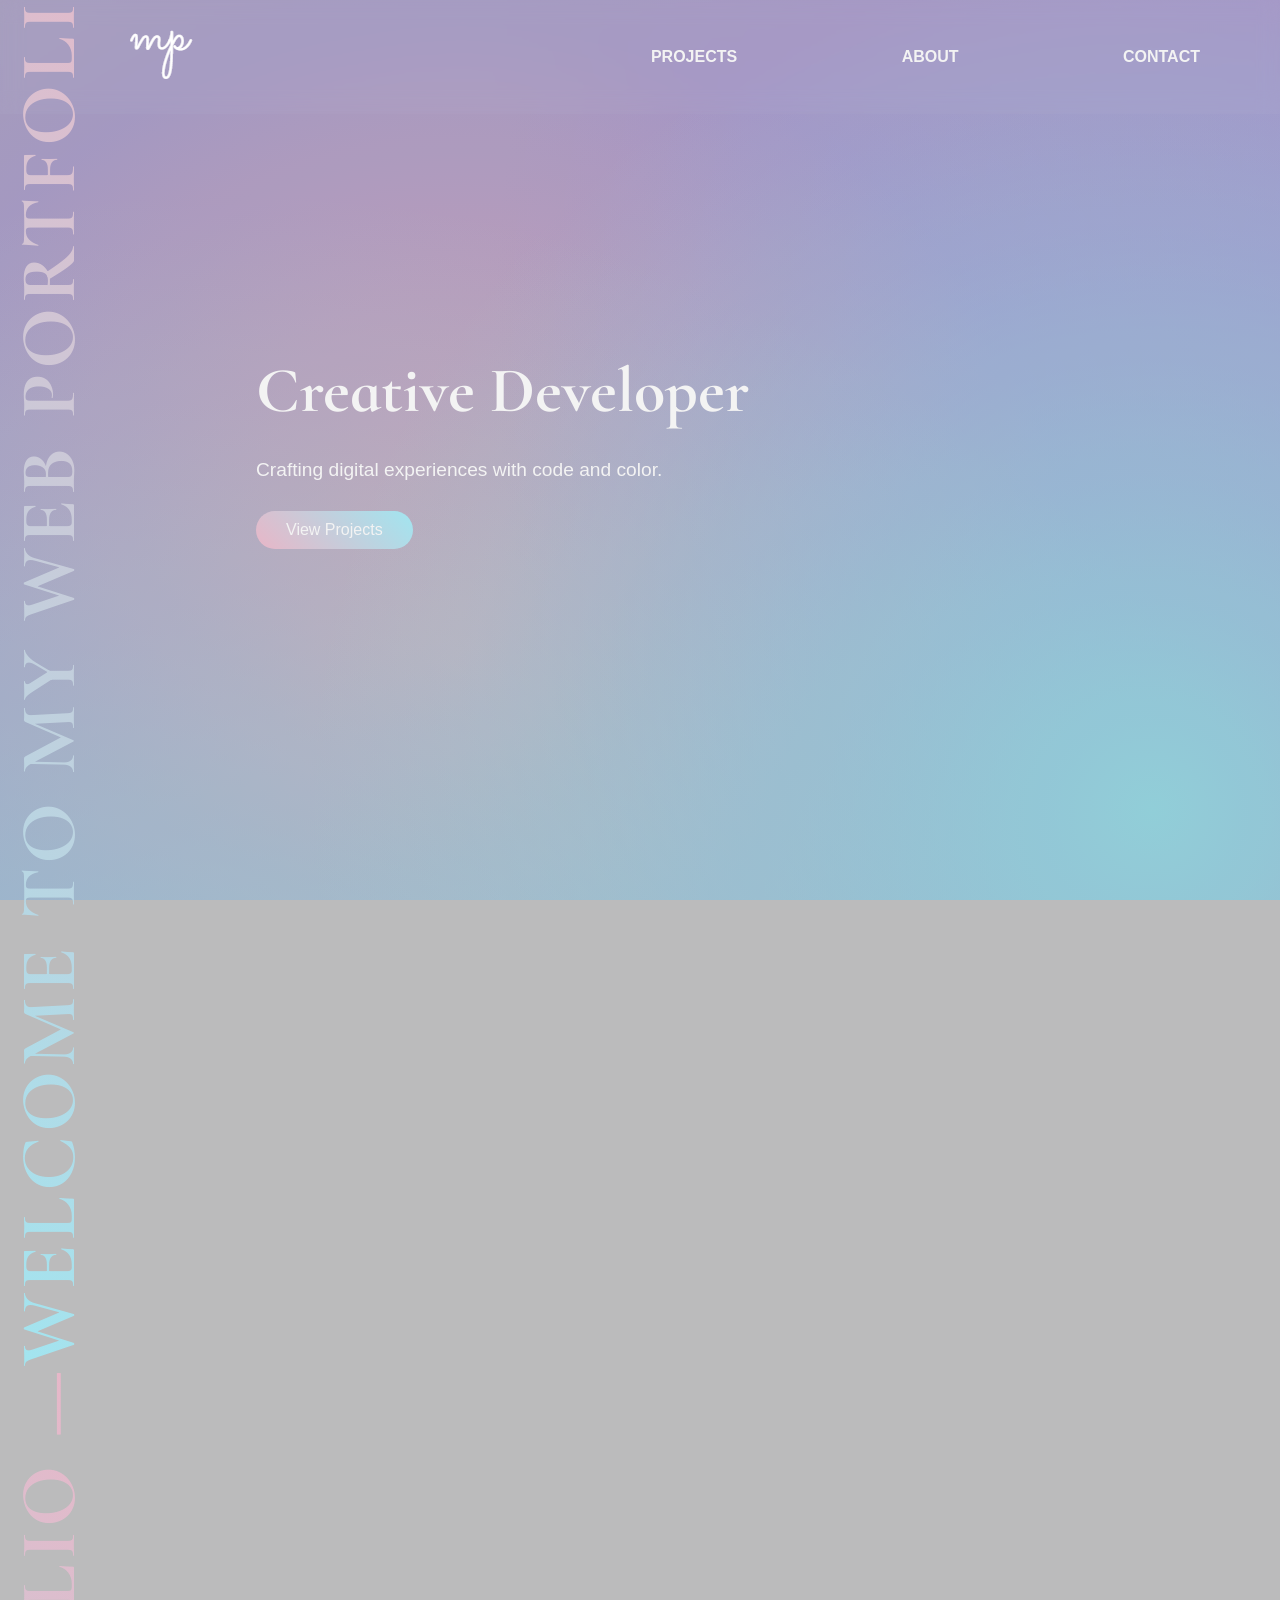
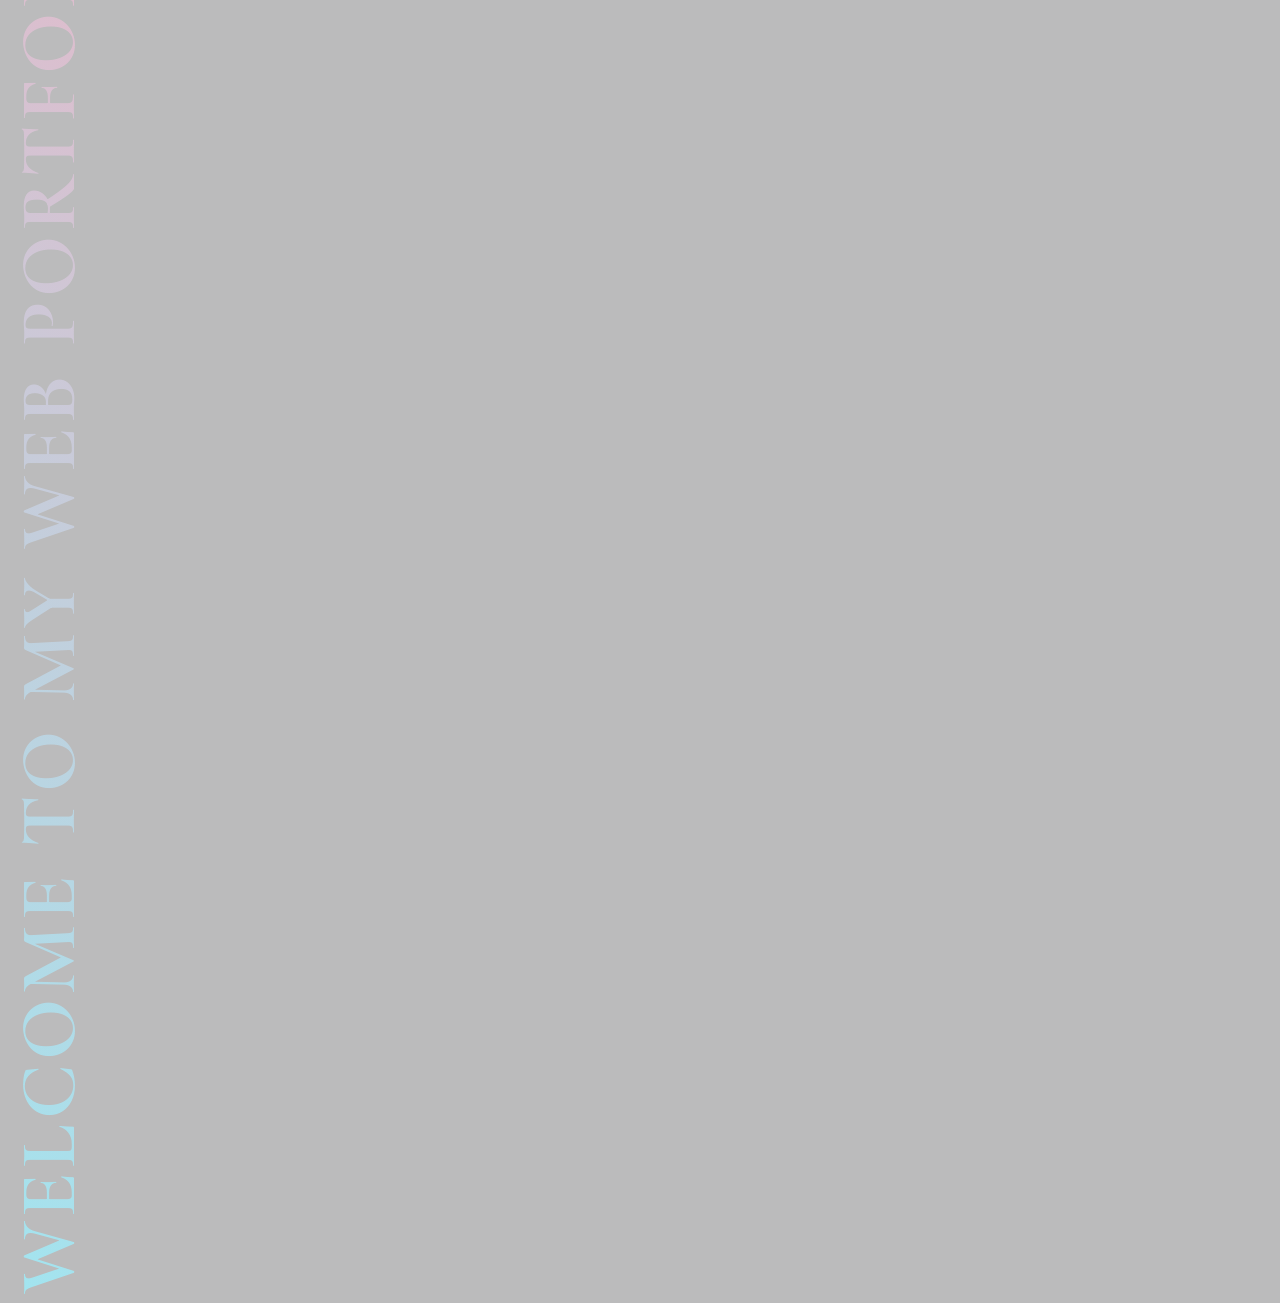
==== index.html @ 10a37da6 "bok" ====
<!doctype html>
<html lang="en">
  <head>
    <meta charset="UTF-8" />
    <meta name="viewport" content="width=device-width, initial-scale=1.0" />
    <link rel="stylesheet" href="style.css" />
    <link rel="stylesheet" href="index.css" />

    <title>Document</title>
  </head>
  <body>
    <nav>
      <div class="left-nav">
        <span class="anim">
          <a href="./index.html"><img src="./cocosign.png" alt="icon" /></a>
        </span>
      </div>
      <div class="right-nav">
        <div class="right-nav">
          <span class="anim"><a href="./projects.html">PROJECTS</a></span>
          <span class="anim"><a href="./about.html">ABOUT</a></span>
          <span class="anim"><a href="./contact.html">CONTACT</a></span>
        </div>
      </div>
    </nav>
    <div class="vertical anim">
      <div class="scroll-wrapper">
        <h1>WELCOME TO MY WEB PORTFOLIO —</h1>
      </div>
    </div>
    <div class="hero">
      <div class="hero-content">
        <h1 class="anim">Creative Developer</h1>
        <p class="anim">Crafting digital experiences with code and color.</p>
        <span class="anim">
          <a href="./projects.html" class="btn-gradient">View Projects</a>
        </span>
      </div>
    </div>
    <script src="./animation.js"></script>
  </body>
</html>
---- style.css ----
@import url('https://fonts.googleapis.com/css2?family=Cormorant+Infant:ital,wght@0,300..700;1,300..700&family=Cormorant:ital,wght@0,300..700;1,300..700&display=swap');

:root {
  --color-primary: #e8b6c7;
  --color-secondary: #a1e5f0;
  --color-text: #f3f3f3;
  --color-background: #1e1e24;
  --color-black: #0d0d10;
}

* {
  margin: 0;
  padding: 0;
  box-sizing: border-box;
}

body {
  font-family: 'Montserrat', sans-serif;
  background-color: rgba(30, 30, 36, 0.3);

  background-image:
    radial-gradient(
      circle at 50% 50%,
      var(--color-secondary) 0%,
      transparent 60%
    ),
    radial-gradient(
      circle at 10% 90%,
      var(--color-secondary) 0%,
      transparent 50%
    ),
    radial-gradient(
      circle at 80% 20%,
      var(--color-primary) 0%,
      rgba(177, 143, 255, 0.4) 25%,
      transparent 60%
    ),
    radial-gradient(
      circle at 20% 40%,
      var(--color-primary) 0%,
      rgba(177, 143, 255, 0.4) 30%,
      transparent 70%
    );

  background-size: 180% 180%;

  animation: bgMove 8s ease-in-out infinite alternate;

  height: 100vh;
  overflow: hidden;
  background-attachment: fixed;
}

body::before {
  content: '';
  position: fixed;
  inset: 0;
  background: rgba(0, 0, 0, 0.1);
  z-index: -10;
}

nav {
  width: 100%;
  display: flex;
  align-items: center;
  justify-content: space-between;
  background: rgba(255, 255, 255, 0.03);
  backdrop-filter: blur(10px);
  position: fixed;
}

nav a {
  text-decoration: none;
  color: var(--color-text);
  margin: 30px 80px;
  font-weight: 600;
  display: inline-block;
  position: relative;
  transition: transform 0.3s ease;
}

a:hover {
  transform: scale(1.1);
}

.right-nav a::after {
  content: '';
  position: absolute;
  width: 0;
  height: 2px;
  inset: 0;
  top: 20px;
  background: linear-gradient(
    90deg,
    var(--color-primary),
    var(--color-secondary)
  );
  transition: width 0.3s ease-in-out;
}

.right-nav a:hover::after {
  width: 100%;
}

.anim {
  display: inline-block;
  opacity: 0;
  animation: dropIn 1s ease forwards;
}

.left-nav {
  margin-left: 50px;
}

.left-nav .anim {
  animation-delay: 0.3s;
}

.right-nav .anim:nth-child(1) {
  animation-delay: 0.6s;
}

.right-nav .anim:nth-child(2) {
  animation-delay: 0.9s;
}

.right-nav .anim:nth-child(3) {
  animation-delay: 1.2s;
}

@keyframes dropIn {
  from {
    opacity: 0;
    transform: translateY(-20px);
  }
  to {
    opacity: 1;
    transform: translateY(0);
  }
}

@keyframes bgMove {
  0% {
    background-position: 0% 0%;
  }
  50% {
    background-position: 100% 100%;
  }
  100% {
    background-position: 80% 20%;
  }
}

@keyframes dropIn {
  from {
    opacity: 0;
    transform: translateY(-20px);
  }
  to {
    opacity: 1;
    transform: translateY(0);
  }
}

.vertical {
  position: absolute;
  inset: 0;
  height: 100vh;
  width: 100px;
  animation-delay: 1.2s;
}

.vertical h1 {
  font-size: 80px;
  white-space: nowrap;
  letter-spacing: 5px;
  background: linear-gradient(
    45deg,
    var(--color-primary),
    var(--color-secondary)
  );
  -webkit-background-clip: text;
  background-clip: text;
  color: transparent;
  writing-mode: vertical-rl;
  transform: rotate(180deg);
  font-family: 'Cormorant Infant', serif;
}
---- index.css ----
.hero {
  height: 100vh;
  display: flex;
  align-items: center;
}

.hero-content {
  display: flex;
  align-items: start;
  flex-direction: column;
  gap: 30px;
  color: var(--color-text);
  margin-left: 20%;
  margin-right: auto;
}

.hero-content h1 {
  font-size: 4rem;
  font-family: 'Cormorant infant', sans-serif;
}

.hero-content p {
  font-size: 1.2rem;
}

.hero-content .btn-gradient {
  color: var(--color-text);
  text-decoration: none;
  background: linear-gradient(
    45deg,
    var(--color-primary),
    var(--color-secondary)
  );
  padding: 10px 30px;
  border-radius: 50px;
  display: inline-block;
  transition:
    transform 0.3s ease,
    box-shadow 0.3s ease;
}

.hero-content .btn-gradient:hover {
  transform: scale(1.1) translateY(-3px);
  box-shadow: 0 10px 20px rgba(125, 249, 255, 0.4);
}

.hero-content .anim:nth-child(1) {
  animation-delay: 0.6s;
}

.hero-content .anim:nth-child(2) {
  animation-delay: 0.9s;
}

.hero-content .anim:nth-child(3) {
  animation-delay: 1.2s;
}

@keyframes dropIn {
  from {
    opacity: 0;
    transform: translateY(-20px);
  }
  to {
    opacity: 1;
    transform: translateY(0);
  }
}

.vertical {
  position: absolute;
  height: 100vh;
  width: 100px;
  animation-delay: 1.2s;
}

.vertical h1 {
  font-size: 80px;
  white-space: nowrap;
  letter-spacing: 5px;
  background: linear-gradient(
    45deg,
    var(--color-primary),
    var(--color-secondary)
  );
  -webkit-background-clip: text;
  background-clip: text;
  color: transparent;
  writing-mode: vertical-rl;
  transform: rotate(180deg);
  font-family: 'Cormorant Infant', serif;
}
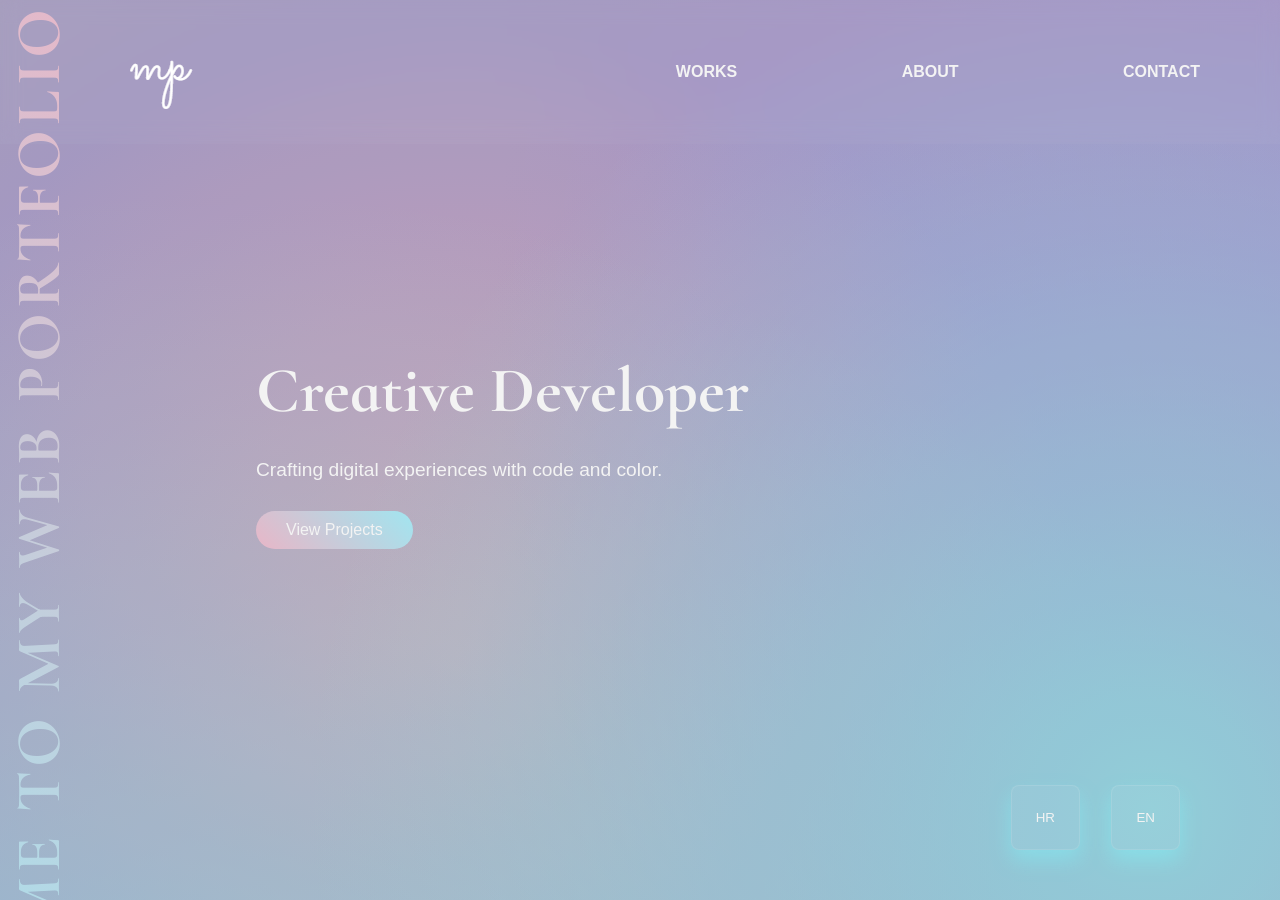
==== commit 10fdfaee: "finished" ====
--- a/index.html
+++ b/index.html
@@ -3,40 +3,77 @@
   <head>
     <meta charset="UTF-8" />
     <meta name="viewport" content="width=device-width, initial-scale=1.0" />
-    <link rel="stylesheet" href="style.css" />
-    <link rel="stylesheet" href="index.css" />
+    <link rel="stylesheet" href="./style.css" />
+    <link rel="stylesheet" href="./index.css" />
+    <link rel="stylesheet" href="./animation.css" />
+    <link rel="icon" type="image/png" href="./icons/cocosignIcon.png" />
 
-    <title>Document</title>
+    <title>mp | Welcome</title>
   </head>
   <body>
+    <!-- Navbar -->
     <nav>
       <div class="left-nav">
         <span class="anim">
-          <a href="./index.html"><img src="./cocosign.png" alt="icon" /></a>
+          <a href="./index.html"
+            ><img src="./icons/cocosign.png" alt="icon"
+          /></a>
         </span>
       </div>
       <div class="right-nav">
-        <div class="right-nav">
-          <span class="anim"><a href="./projects.html">PROJECTS</a></span>
-          <span class="anim"><a href="./about.html">ABOUT</a></span>
-          <span class="anim"><a href="./contact.html">CONTACT</a></span>
-        </div>
+        <span class="anim"><a href="./works.html" data-i18n="works"></a></span>
+        <span class="anim"><a href="./about.html" data-i18n="about"></a></span>
+        <span class="anim"
+          ><a href="./contact.html" data-i18n="contact"></a
+        ></span>
+      </div>
+
+      <!-- Mobile menu -->
+      <button class="hamburger" id="hamburger">
+        <span></span>
+        <span></span>
+        <span></span>
+      </button>
+      <div class="mobile-menu" id="mobileMenu">
+        <a href="./works.html" data-i18n="works"></a>
+        <a href="./about.html" data-i18n="about"></a>
+        <a href="./contact.html" data-i18n="contact"></a>
       </div>
     </nav>
+
+    <!-- Vertical text -->
     <div class="vertical anim">
       <div class="scroll-wrapper">
-        <h1>WELCOME TO MY WEB PORTFOLIO —</h1>
+        <h1 data-i18n="welcome">WELCOME TO MY WEB PORTFOLIO —</h1>
       </div>
     </div>
-    <div class="hero">
-      <div class="hero-content">
-        <h1 class="anim">Creative Developer</h1>
-        <p class="anim">Crafting digital experiences with code and color.</p>
-        <span class="anim">
-          <a href="./projects.html" class="btn-gradient">View Projects</a>
-        </span>
-      </div>
-    </div>
-    <script src="./animation.js"></script>
+
+    <!-- Homepage -->
+    <main>
+      <section class="hero">
+        <div class="hero-content">
+          <h1 class="anim" data-i18n="creativeRole"></h1>
+          <p class="anim" data-i18n="roleDescription"></p>
+          <span class="anim">
+            <a
+              href="../works/works.html"
+              class="btn-gradient"
+              data-i18n="viewProjects"></a>
+          </span>
+        </div>
+      </section>
+    </main>
+
+    <!-- Language selectors -->
+    <span class="anim enButton">
+      <button class="lngButton" onclick="setLang('en')">EN</button>
+    </span>
+    <span class="anim hrButton">
+      <button class="lngButton" onclick="setLang('hr')">HR</button>
+    </span>
+
+    <!-- Scripts -->
+    <script src="./js/animation.js"></script>
+    <script src="./js/languageSwitch.js"></script>
   </body>
 </html>
--- a/style.css
+++ b/style.css
@@ -3,9 +3,9 @@
 :root {
   --color-primary: #e8b6c7;
   --color-secondary: #a1e5f0;
+  --color-offpurple: #1a1028;
   --color-text: #f3f3f3;
   --color-background: #1e1e24;
-  --color-black: #0d0d10;
 }
 
 * {
@@ -14,9 +14,42 @@
   box-sizing: border-box;
 }
 
+.anim {
+  display: inline-block;
+  opacity: 0;
+  animation: dropIn 1s ease forwards;
+}
+
+.btn-gradient {
+  color: var(--color-text);
+  text-decoration: none;
+  background: linear-gradient(
+    45deg,
+    var(--color-primary),
+    var(--color-secondary)
+  );
+  display: inline-block;
+  transition:
+    transform 0.3s ease,
+    box-shadow 0.3s ease;
+}
+
+@keyframes dropIn {
+  from {
+    opacity: 0;
+    transform: translateY(-20px);
+  }
+  to {
+    opacity: 1;
+    transform: translateY(0);
+  }
+}
+
 body {
   font-family: 'Montserrat', sans-serif;
   background-color: rgba(30, 30, 36, 0.3);
+  height: 100vh;
+  overflow: hidden;
 
   background-image:
     radial-gradient(
@@ -43,11 +76,7 @@
     );
 
   background-size: 180% 180%;
-
-  animation: bgMove 8s ease-in-out infinite alternate;
-
-  height: 100vh;
-  overflow: hidden;
+  animation: bgMove 4s linear infinite;
   background-attachment: fixed;
 }
 
@@ -58,6 +87,44 @@
   background: rgba(0, 0, 0, 0.1);
   z-index: -10;
 }
+
+@keyframes bgMove {
+  0% {
+    background-position: 50% 0%;
+  }
+  10% {
+    background-position: 80% 10%;
+  }
+  20% {
+    background-position: 100% 30%;
+  }
+  30% {
+    background-position: 100% 50%;
+  }
+  40% {
+    background-position: 100% 70%;
+  }
+  50% {
+    background-position: 80% 90%;
+  }
+  60% {
+    background-position: 50% 100%;
+  }
+  70% {
+    background-position: 20% 90%;
+  }
+  80% {
+    background-position: 0% 70%;
+  }
+  90% {
+    background-position: 0% 30%;
+  }
+  100% {
+    background-position: 50% 0%;
+  }
+}
+
+/* Navbar */
 
 nav {
   width: 100%;
@@ -67,6 +134,7 @@
   background: rgba(255, 255, 255, 0.03);
   backdrop-filter: blur(10px);
   position: fixed;
+  z-index: 200;
 }
 
 nav a {
@@ -79,11 +147,27 @@
   transition: transform 0.3s ease;
 }
 
-a:hover {
+nav a:hover {
   transform: scale(1.1);
 }
 
-.right-nav a::after {
+.left-nav {
+  margin: 30px 0 0 50px;
+}
+
+@media (max-width: 1024px) {
+  .right-nav {
+    display: none;
+  }
+}
+
+@media (max-width: 768px) {
+  .left-nav {
+    margin-left: 0;
+  }
+}
+
+.right-nav a::before {
   content: '';
   position: absolute;
   width: 0;
@@ -98,18 +182,8 @@
   transition: width 0.3s ease-in-out;
 }
 
-.right-nav a:hover::after {
+.right-nav a:hover::before {
   width: 100%;
-}
-
-.anim {
-  display: inline-block;
-  opacity: 0;
-  animation: dropIn 1s ease forwards;
-}
-
-.left-nav {
-  margin-left: 50px;
 }
 
 .left-nav .anim {
@@ -128,50 +202,101 @@
   animation-delay: 1.2s;
 }
 
-@keyframes dropIn {
-  from {
-    opacity: 0;
-    transform: translateY(-20px);
-  }
-  to {
-    opacity: 1;
-    transform: translateY(0);
-  }
-}
-
-@keyframes bgMove {
-  0% {
-    background-position: 0% 0%;
-  }
-  50% {
-    background-position: 100% 100%;
-  }
-  100% {
-    background-position: 80% 20%;
-  }
-}
-
-@keyframes dropIn {
-  from {
-    opacity: 0;
-    transform: translateY(-20px);
-  }
-  to {
-    opacity: 1;
-    transform: translateY(0);
-  }
-}
+/* Hamburger menu */
+
+.hamburger {
+  display: none;
+  flex-direction: column;
+  gap: 10px;
+  background: none;
+  border: none;
+  cursor: pointer;
+  padding: 4px;
+  margin-right: 60px;
+  animation: dropIn 2s ease forwards;
+}
+
+@media (max-width: 1024px) {
+  .hamburger {
+    display: flex;
+  }
+}
+
+.hamburger span {
+  display: block;
+  width: 40px;
+  height: 2px;
+  background: white;
+  border-radius: 2px;
+  transition:
+    transform 0.3s ease,
+    opacity 0.3s ease;
+}
+
+.mobile-menu {
+  display: none;
+  position: absolute;
+  top: 100%;
+  left: 0;
+  width: 100%;
+  background: var(--color-offpurple);
+  backdrop-filter: blur(12px);
+  border: 1px solid rgba(255, 255, 255, 0.1);
+  flex-direction: column;
+  padding: 20px;
+  gap: 20px;
+  opacity: 0;
+  transition: transform 1s;
+  z-index: 200;
+}
+
+.mobile-menu a {
+  color: var(--color-text);
+  text-decoration: none;
+  font-size: 1.2rem;
+  letter-spacing: 2px;
+}
+
+.hamburger.open span:nth-child(1) {
+  transform: translateY(12px) rotate(45deg);
+}
+
+.hamburger.open span:nth-child(2) {
+  opacity: 0;
+}
+
+.hamburger.open span:nth-child(3) {
+  transform: translateY(-12px) rotate(-45deg);
+}
+
+.mobile-menu.open {
+  display: flex;
+  opacity: 1;
+}
+
+body.menu-open::after {
+  content: '';
+  position: fixed;
+  inset: 0;
+  backdrop-filter: blur(8px);
+  -webkit-backdrop-filter: blur(8px);
+  background: rgba(0, 0, 0, 0.4);
+  z-index: 100;
+}
+
+/* Vertical text */
 
 .vertical {
-  position: absolute;
+  position: fixed;
   inset: 0;
   height: 100vh;
   width: 100px;
   animation-delay: 1.2s;
+  z-index: 200;
 }
 
 .vertical h1 {
-  font-size: 80px;
+  font-size: clamp(1.56rem, 5vw, 5rem);
   white-space: nowrap;
   letter-spacing: 5px;
   background: linear-gradient(
--- a/index.css
+++ b/index.css
@@ -1,3 +1,5 @@
+/* Homepage */
+
 .hero {
   height: 100vh;
   display: flex;
@@ -15,28 +17,17 @@
 }
 
 .hero-content h1 {
-  font-size: 4rem;
+  font-size: clamp(3rem, 8.3vw, 4rem);
   font-family: 'Cormorant infant', sans-serif;
 }
 
 .hero-content p {
-  font-size: 1.2rem;
+  font-size: clamp(1rem, 2.5vw, 1.2rem);
 }
 
 .hero-content .btn-gradient {
-  color: var(--color-text);
-  text-decoration: none;
-  background: linear-gradient(
-    45deg,
-    var(--color-primary),
-    var(--color-secondary)
-  );
   padding: 10px 30px;
   border-radius: 50px;
-  display: inline-block;
-  transition:
-    transform 0.3s ease,
-    box-shadow 0.3s ease;
 }
 
 .hero-content .btn-gradient:hover {
@@ -56,37 +47,53 @@
   animation-delay: 1.2s;
 }
 
-@keyframes dropIn {
-  from {
-    opacity: 0;
-    transform: translateY(-20px);
-  }
-  to {
-    opacity: 1;
-    transform: translateY(0);
+@media (max-width: 768px) {
+  .hero .hero-content p {
+    max-width: 200px;
   }
 }
 
-.vertical {
-  position: absolute;
-  height: 100vh;
-  width: 100px;
+/* Language selectors */
+
+.lngButton {
+  border-radius: 8px;
+  border: 1px solid rgba(255, 255, 255, 0.1);
+  box-shadow: 0 10px 20px rgba(125, 249, 255, 0.4);
+  background: rgba(255, 255, 255, 0.05);
+  padding: clamp(16px, 3.1vw, 24px);
+  cursor: pointer;
+  transition: transform 0.3s;
+  color: var(--color-text);
+}
+
+.enButton {
+  position: fixed;
+  bottom: 50px;
+  right: 100px;
+  z-index: 1000;
+  animation-delay: 0.9s;
+}
+
+.hrButton {
+  position: fixed;
+  bottom: 50px;
+  right: 200px;
+  z-index: 1000;
   animation-delay: 1.2s;
 }
 
-.vertical h1 {
-  font-size: 80px;
-  white-space: nowrap;
-  letter-spacing: 5px;
-  background: linear-gradient(
-    45deg,
-    var(--color-primary),
-    var(--color-secondary)
-  );
-  -webkit-background-clip: text;
-  background-clip: text;
-  color: transparent;
-  writing-mode: vertical-rl;
-  transform: rotate(180deg);
-  font-family: 'Cormorant Infant', serif;
+.lngButton:hover {
+  transform: scale(1.3);
 }
+
+@media (max-width: 768px) {
+  .enButton {
+    bottom: 25px;
+    right: 25px;
+  }
+
+  .hrButton {
+    right: 100px;
+    bottom: 25px;
+  }
+}
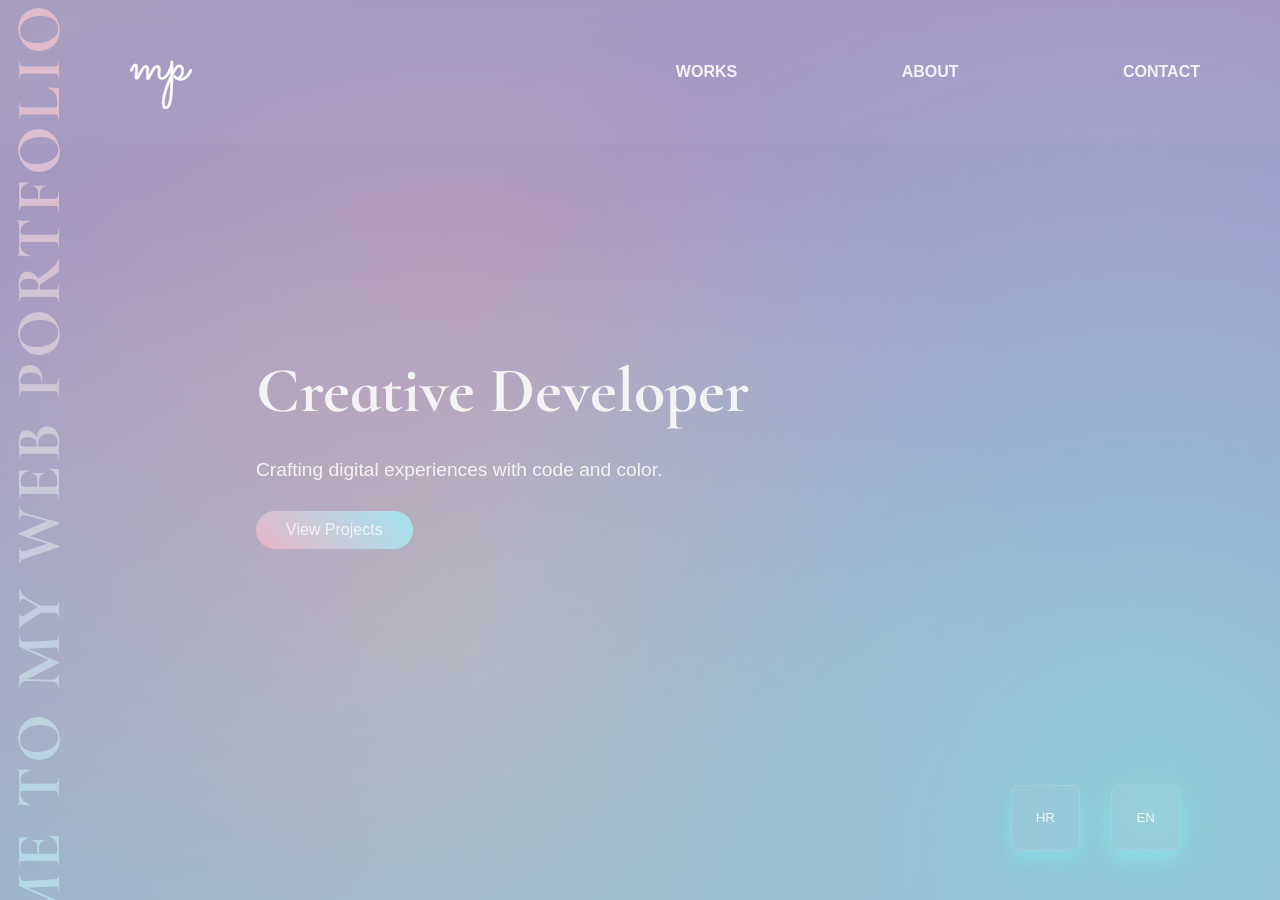
==== commit 806d3fed: "finished v2 finished now, frfr  nvm  lmao" ====
--- a/index.html
+++ b/index.html
@@ -11,7 +11,6 @@
     <title>mp | Welcome</title>
   </head>
   <body>
-    <!-- Navbar -->
     <nav>
       <div class="left-nav">
         <span class="anim">
@@ -28,7 +27,6 @@
         ></span>
       </div>
 
-      <!-- Mobile menu -->
       <button class="hamburger" id="hamburger">
         <span></span>
         <span></span>
@@ -41,14 +39,12 @@
       </div>
     </nav>
 
-    <!-- Vertical text -->
     <div class="vertical anim">
       <div class="scroll-wrapper">
         <h1 data-i18n="welcome">WELCOME TO MY WEB PORTFOLIO —</h1>
       </div>
     </div>
 
-    <!-- Homepage -->
     <main>
       <section class="hero">
         <div class="hero-content">
@@ -56,15 +52,13 @@
           <p class="anim" data-i18n="roleDescription"></p>
           <span class="anim">
             <a
-              href="../works/works.html"
+              href="./works.html"
               class="btn-gradient"
               data-i18n="viewProjects"></a>
           </span>
         </div>
       </section>
-    </main>
 
-    <!-- Language selectors -->
     <span class="anim enButton">
       <button class="lngButton" onclick="setLang('en')">EN</button>
     </span>
